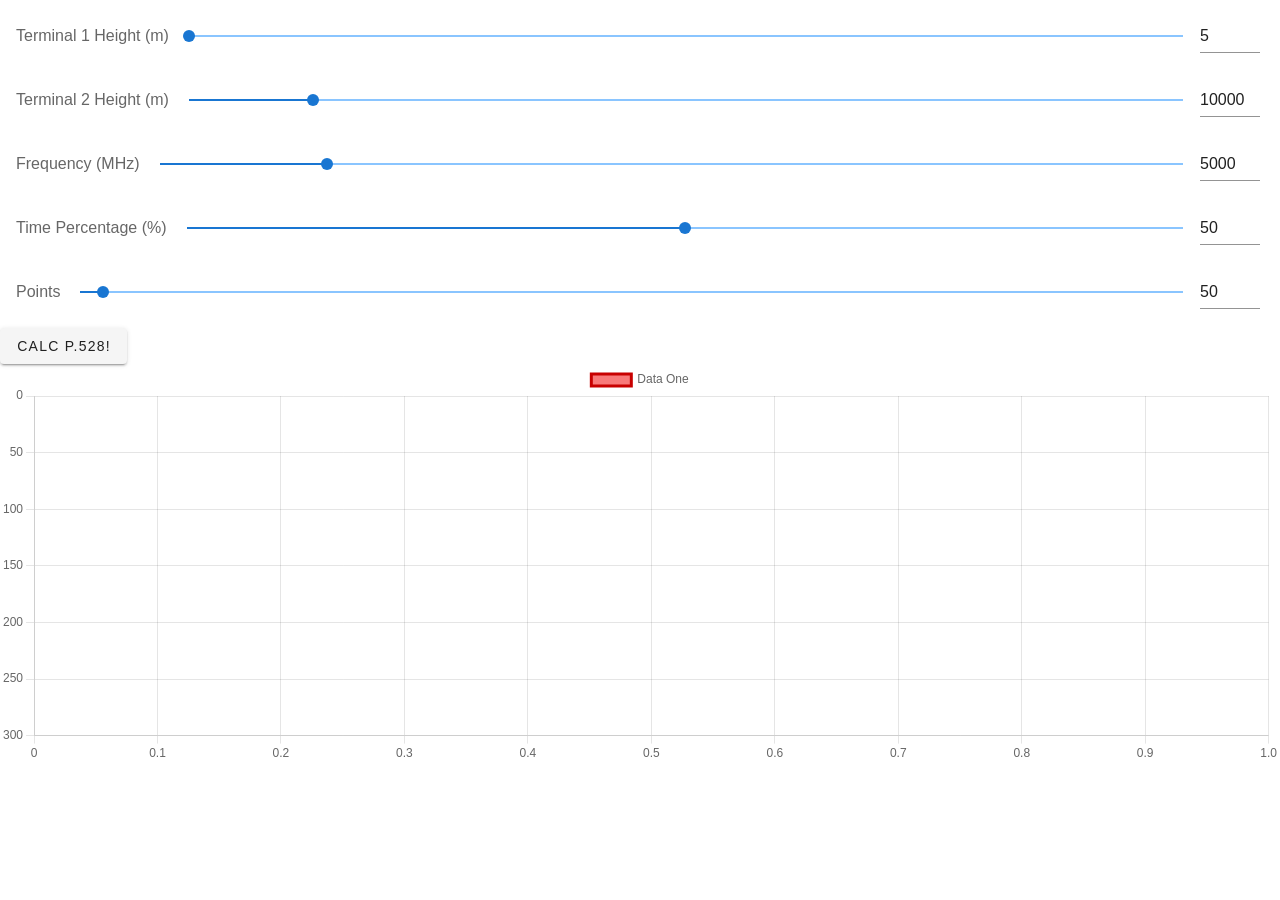
==== index.html @ fdc57cc6 "p528 gui" ====
<!doctype html><html lang="en"><head><meta charset="utf-8"><meta http-equiv="X-UA-Compatible" content="IE=edge"><meta name="viewport" content="width=device-width,initial-scale=1"><!--[if IE]><link rel="icon" href="/favicon.ico"><![endif]--><title>p528-gui</title><script defer="defer" type="module" src="/js/chunk-vendors.a019e93e.js"></script><script defer="defer" type="module" src="/js/app.68047f0a.js"></script><link href="/css/chunk-vendors.b4933c15.css" rel="stylesheet"><link rel="icon" type="image/svg+xml" href="/img/icons/favicon.svg"><link rel="icon" type="image/png" sizes="32x32" href="/img/icons/favicon-32x32.png"><link rel="icon" type="image/png" sizes="16x16" href="/img/icons/favicon-16x16.png"><link rel="manifest" href="/manifest.json"><meta name="theme-color" content="#4DBA87"><meta name="apple-mobile-web-app-capable" content="no"><meta name="apple-mobile-web-app-status-bar-style" content="default"><meta name="apple-mobile-web-app-title" content="p528-gui"><link rel="apple-touch-icon" href="/img/icons/apple-touch-icon-152x152.png"><link rel="mask-icon" href="/img/icons/safari-pinned-tab.svg" color="#4DBA87"><meta name="msapplication-TileImage" content="/img/icons/msapplication-icon-144x144.png"><meta name="msapplication-TileColor" content="#000000"><script defer="defer" src="/js/chunk-vendors-legacy.d4e14c62.js" nomodule></script><script defer="defer" src="/js/app-legacy.f5e93d7a.js" nomodule></script></head><body><noscript><strong>We're sorry but p528-gui doesn't work properly without JavaScript enabled. Please enable it to continue.</strong></noscript><div id="app"></div></body></html>
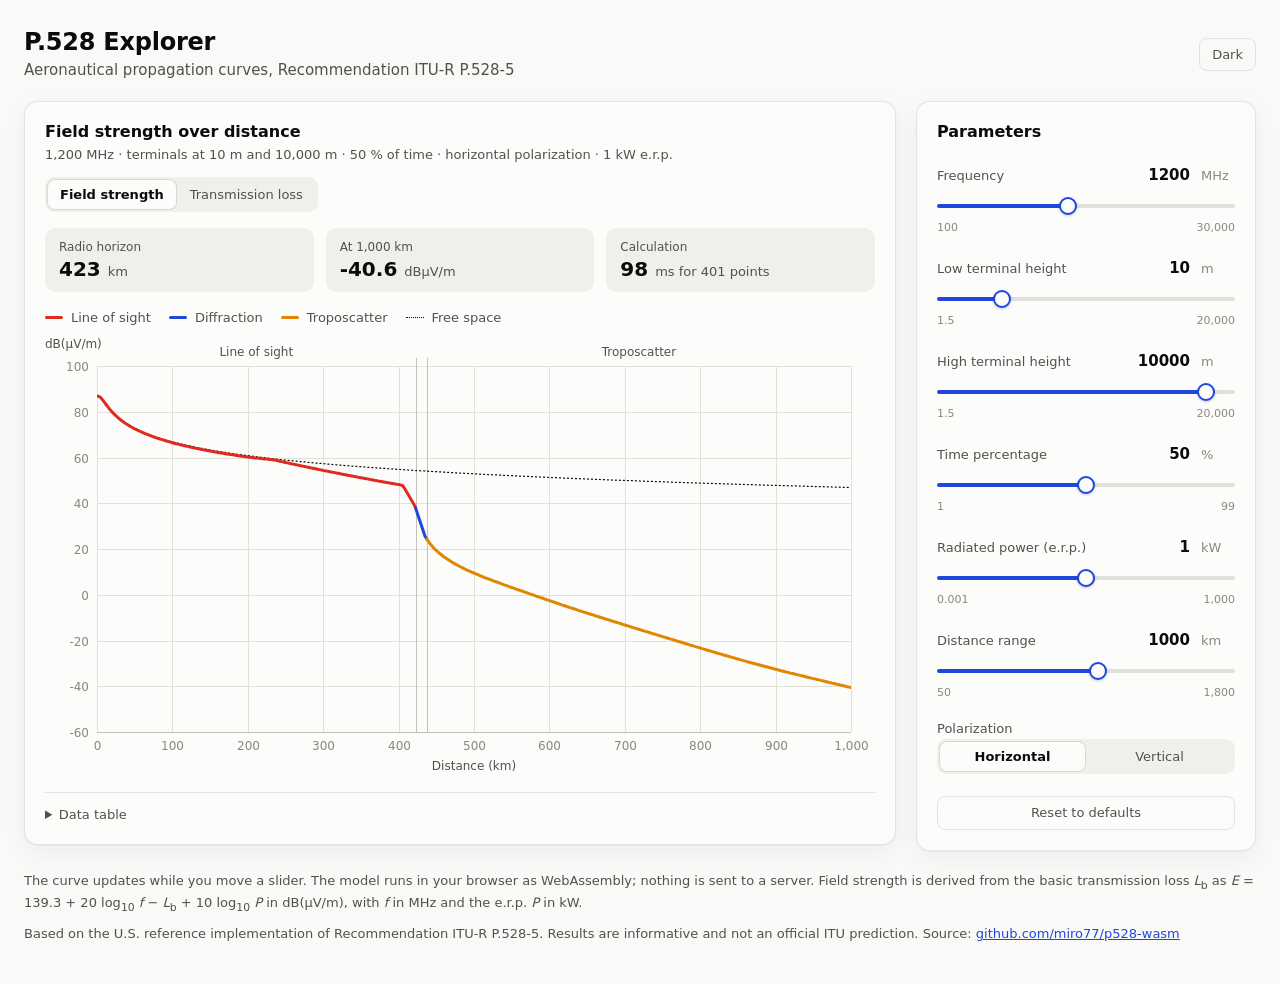
==== commit b949ef36: "Replace the P.528 page with a slider-driven explorer The start page is now a small static page witho" ====
--- a/index.html
+++ b/index.html
@@ -1 +1,141 @@
-<!doctype html><html lang="en"><head><meta charset="utf-8"><meta http-equiv="X-UA-Compatible" content="IE=edge"><meta name="viewport" content="width=device-width,initial-scale=1"><!--[if IE]><link rel="icon" href="/favicon.ico"><![endif]--><title>p528-gui</title><script defer="defer" type="module" src="/js/chunk-vendors.a019e93e.js"></script><script defer="defer" type="module" src="/js/app.68047f0a.js"></script><link href="/css/chunk-vendors.b4933c15.css" rel="stylesheet"><link rel="icon" type="image/svg+xml" href="/img/icons/favicon.svg"><link rel="icon" type="image/png" sizes="32x32" href="/img/icons/favicon-32x32.png"><link rel="icon" type="image/png" sizes="16x16" href="/img/icons/favicon-16x16.png"><link rel="manifest" href="/manifest.json"><meta name="theme-color" content="#4DBA87"><meta name="apple-mobile-web-app-capable" content="no"><meta name="apple-mobile-web-app-status-bar-style" content="default"><meta name="apple-mobile-web-app-title" content="p528-gui"><link rel="apple-touch-icon" href="/img/icons/apple-touch-icon-152x152.png"><link rel="mask-icon" href="/img/icons/safari-pinned-tab.svg" color="#4DBA87"><meta name="msapplication-TileImage" content="/img/icons/msapplication-icon-144x144.png"><meta name="msapplication-TileColor" content="#000000"><script defer="defer" src="/js/chunk-vendors-legacy.d4e14c62.js" nomodule></script><script defer="defer" src="/js/app-legacy.f5e93d7a.js" nomodule></script></head><body><noscript><strong>We're sorry but p528-gui doesn't work properly without JavaScript enabled. Please enable it to continue.</strong></noscript><div id="app"></div></body></html>+<!doctype html>
+<html lang="en">
+
+<head>
+    <meta charset="utf-8">
+    <meta name="viewport" content="width=device-width,initial-scale=1">
+    <title>P.528 Explorer</title>
+    <meta name="description"
+        content="Interactive field strength curves for aeronautical paths, computed in the browser with Recommendation ITU-R P.528-5.">
+    <meta name="color-scheme" content="light dark">
+    <link rel="icon" href="favicon.ico">
+    <link rel="stylesheet" href="assets/style.css">
+    <script>
+        // Apply a stored theme choice before the first paint.
+        try {
+            var storedTheme = localStorage.getItem('theme');
+            if (storedTheme === 'light' || storedTheme === 'dark')
+                document.documentElement.dataset.theme = storedTheme;
+        } catch (e) { /* storage unavailable, follow the system */ }
+
+        // The previous version of this site installed service workers. Remove
+        // them, the page no longer needs any.
+        if ('serviceWorker' in navigator) {
+            navigator.serviceWorker.getRegistrations().then(function (registrations) {
+                registrations.forEach(function (r) { r.unregister(); });
+            }).catch(function () { });
+        }
+    </script>
+</head>
+
+<body>
+    <header class="page-header">
+        <div class="page-title">
+            <h1>P.528 Explorer</h1>
+            <p>Aeronautical propagation curves, Recommendation ITU-R P.528-5</p>
+        </div>
+        <button type="button" class="ghost-button" id="theme-toggle" aria-label="Switch between light and dark theme">
+            <span id="theme-toggle-label">Dark</span>
+        </button>
+    </header>
+
+    <main class="layout">
+        <section class="card chart-card viz-root" aria-labelledby="chart-title">
+            <div class="chart-head">
+                <div>
+                    <h2 id="chart-title">Field strength over distance</h2>
+                    <p class="chart-subtitle" id="chart-subtitle"></p>
+                </div>
+                <div class="segmented" role="radiogroup" aria-label="Quantity shown">
+                    <label><input type="radio" name="quantity" value="e" checked><span>Field strength</span></label>
+                    <label><input type="radio" name="quantity" value="l"><span>Transmission loss</span></label>
+                </div>
+            </div>
+
+            <div class="stats" id="stats">
+                <div class="stat">
+                    <div class="stat-label">Radio horizon</div>
+                    <div class="stat-value" id="stat-horizon">–</div>
+                </div>
+                <div class="stat">
+                    <div class="stat-label" id="stat-end-label">At range end</div>
+                    <div class="stat-value" id="stat-end">–</div>
+                </div>
+                <div class="stat">
+                    <div class="stat-label">Calculation</div>
+                    <div class="stat-value" id="stat-time">–</div>
+                </div>
+            </div>
+
+            <div class="legend" aria-hidden="true">
+                <span class="legend-item"><span class="line-key key-los"></span>Line of sight</span>
+                <span class="legend-item"><span class="line-key key-diffraction"></span>Diffraction</span>
+                <span class="legend-item"><span class="line-key key-troposcatter"></span>Troposcatter</span>
+                <span class="legend-item"><span class="line-key key-free-space"></span>Free space</span>
+            </div>
+
+            <div class="chart-wrap" id="chart-wrap">
+                <svg id="chart" role="img" tabindex="0" aria-labelledby="chart-title chart-subtitle"></svg>
+                <div class="tooltip" id="tooltip" hidden></div>
+                <div class="chart-message" id="chart-message">Loading the model…</div>
+            </div>
+
+            <p class="notice" id="notice" hidden></p>
+
+            <details class="table-view">
+                <summary>Data table</summary>
+                <div class="table-actions">
+                    <button type="button" class="ghost-button" id="download-csv">Download CSV (all points)</button>
+                </div>
+                <div class="table-scroll">
+                    <table id="data-table">
+                        <thead>
+                            <tr>
+                                <th scope="col">Distance (km)</th>
+                                <th scope="col">Field strength (dBµV/m)</th>
+                                <th scope="col">Transmission loss (dB)</th>
+                                <th scope="col">Free space loss (dB)</th>
+                                <th scope="col">Absorption (dB)</th>
+                                <th scope="col">Mode</th>
+                            </tr>
+                        </thead>
+                        <tbody></tbody>
+                    </table>
+                </div>
+            </details>
+        </section>
+
+        <aside class="card controls" aria-label="Parameters">
+            <h2>Parameters</h2>
+            <div id="sliders"></div>
+
+            <div class="control">
+                <div class="control-head"><span class="control-label">Polarization</span></div>
+                <div class="segmented wide" role="radiogroup" aria-label="Polarization">
+                    <label><input type="radio" name="pol" value="0" checked><span>Horizontal</span></label>
+                    <label><input type="radio" name="pol" value="1"><span>Vertical</span></label>
+                </div>
+            </div>
+
+            <button type="button" class="ghost-button reset" id="reset">Reset to defaults</button>
+        </aside>
+    </main>
+
+    <footer class="page-footer">
+        <p>
+            The curve updates while you move a slider. The model runs in your browser as WebAssembly;
+            nothing is sent to a server. Field strength is derived from the basic transmission loss
+            <i>L</i><sub>b</sub> as <i>E</i> = 139.3 + 20 log<sub>10</sub> <i>f</i> − <i>L</i><sub>b</sub> + 10 log<sub>10</sub> <i>P</i>
+            in dB(µV/m), with <i>f</i> in MHz and the e.r.p. <i>P</i> in kW.
+        </p>
+        <p>
+            Based on the U.S. reference implementation of Recommendation ITU-R P.528-5.
+            Results are informative and not an official ITU prediction.
+            Source: <a href="https://github.com/miro77/p528-wasm">github.com/miro77/p528-wasm</a>
+        </p>
+    </footer>
+
+    <script src="assets/app.js"></script>
+</body>
+
+</html>
--- a/assets/style.css
+++ b/assets/style.css
@@ -0,0 +1,724 @@
+/* P.528 Explorer */
+
+:root {
+    color-scheme: light;
+    --page: #f9f9f7;
+    --surface-1: #fcfcfb;
+    --surface-2: #f0efec;
+    --text-primary: #0b0b0b;
+    --text-secondary: #52514e;
+    --text-muted: #898781;
+    --grid: #e1e0d9;
+    --axis: #c3c2b7;
+    --border: rgba(11, 11, 11, 0.10);
+    --mode-los: #e02a1f;
+    --mode-diffraction: #1f47e0;
+    --mode-troposcatter: #e08600;
+    --free-space: #0b0b0b;
+    --accent: #1f47e0;
+    --accent-ink: #ffffff;
+    --band: rgba(11, 11, 11, 0.035);
+    --warning: #fab219;
+    --shadow: 0 1px 2px rgba(11, 11, 11, 0.04), 0 8px 24px rgba(11, 11, 11, 0.05);
+}
+
+@media (prefers-color-scheme: dark) {
+    :root:not([data-theme="light"]) {
+        color-scheme: dark;
+        --page: #0d0d0d;
+        --surface-1: #1a1a19;
+        --surface-2: #262624;
+        --text-primary: #f0efec;
+        --text-secondary: #c3c2b7;
+        --text-muted: #898781;
+        --grid: #2c2c2a;
+        --axis: #383835;
+        --border: rgba(255, 255, 255, 0.10);
+        --mode-los: #e04a55;
+        --mode-diffraction: #4f86f7;
+        --mode-troposcatter: #c98500;
+        --free-space: #f0efec;
+        --accent: #4f86f7;
+        --accent-ink: #ffffff;
+        --band: rgba(255, 255, 255, 0.04);
+        --shadow: none;
+    }
+}
+
+:root[data-theme="dark"] {
+    color-scheme: dark;
+    --page: #0d0d0d;
+    --surface-1: #1a1a19;
+    --surface-2: #262624;
+    --text-primary: #f0efec;
+    --text-secondary: #c3c2b7;
+    --text-muted: #898781;
+    --grid: #2c2c2a;
+    --axis: #383835;
+    --border: rgba(255, 255, 255, 0.10);
+    --mode-los: #e04a55;
+    --mode-diffraction: #4f86f7;
+    --mode-troposcatter: #c98500;
+    --free-space: #f0efec;
+    --accent: #4f86f7;
+    --accent-ink: #ffffff;
+    --band: rgba(255, 255, 255, 0.04);
+    --shadow: none;
+}
+
+* {
+    box-sizing: border-box;
+}
+
+html {
+    -webkit-text-size-adjust: 100%;
+}
+
+body {
+    margin: 0;
+    background: var(--page);
+    color: var(--text-primary);
+    font: 15px/1.5 system-ui, -apple-system, "Segoe UI", sans-serif;
+}
+
+h1,
+h2,
+p {
+    margin: 0;
+}
+
+a {
+    color: var(--accent);
+}
+
+/* ---------- page frame ---------- */
+
+.page-header,
+.layout,
+.page-footer {
+    max-width: 1280px;
+    margin: 0 auto;
+    padding-left: 24px;
+    padding-right: 24px;
+}
+
+.page-header {
+    display: flex;
+    align-items: center;
+    justify-content: space-between;
+    gap: 16px;
+    padding-top: 28px;
+    padding-bottom: 20px;
+}
+
+.page-title h1 {
+    font-size: 24px;
+    font-weight: 650;
+    letter-spacing: -0.01em;
+    line-height: 1.2;
+}
+
+.page-title p {
+    color: var(--text-secondary);
+    margin-top: 2px;
+}
+
+.layout {
+    display: grid;
+    grid-template-columns: minmax(0, 1fr) 340px;
+    gap: 20px;
+    align-items: start;
+}
+
+.card {
+    background: var(--surface-1);
+    border: 1px solid var(--border);
+    border-radius: 14px;
+    box-shadow: var(--shadow);
+    padding: 20px;
+    min-width: 0;
+}
+
+.card h2 {
+    font-size: 16px;
+    font-weight: 600;
+    line-height: 1.3;
+}
+
+.page-footer {
+    padding-top: 20px;
+    padding-bottom: 40px;
+    color: var(--text-secondary);
+    font-size: 13px;
+}
+
+.page-footer p + p {
+    margin-top: 8px;
+}
+
+/* ---------- buttons and segmented controls ---------- */
+
+.ghost-button {
+    font: inherit;
+    font-size: 13px;
+    color: var(--text-secondary);
+    background: transparent;
+    border: 1px solid var(--border);
+    border-radius: 8px;
+    padding: 6px 12px;
+    cursor: pointer;
+}
+
+.ghost-button:hover {
+    background: var(--surface-2);
+    color: var(--text-primary);
+}
+
+.segmented {
+    display: inline-flex;
+    background: var(--surface-2);
+    border-radius: 9px;
+    padding: 3px;
+    gap: 2px;
+}
+
+.segmented.wide {
+    display: flex;
+}
+
+.segmented label {
+    flex: 1;
+    cursor: pointer;
+}
+
+.segmented input {
+    position: absolute;
+    opacity: 0;
+    pointer-events: none;
+}
+
+.segmented span {
+    display: block;
+    text-align: center;
+    white-space: nowrap;
+    font-size: 13px;
+    color: var(--text-secondary);
+    padding: 5px 12px;
+    border-radius: 7px;
+}
+
+.segmented input:checked + span {
+    background: var(--surface-1);
+    color: var(--text-primary);
+    font-weight: 600;
+    box-shadow: 0 0 0 1px var(--border);
+}
+
+.segmented input:focus-visible + span,
+.ghost-button:focus-visible,
+input:focus-visible,
+#chart:focus-visible,
+summary:focus-visible {
+    outline: 2px solid var(--accent);
+    outline-offset: 2px;
+}
+
+/* ---------- chart card ---------- */
+
+.chart-head {
+    display: flex;
+    flex-wrap: wrap;
+    align-items: flex-start;
+    justify-content: space-between;
+    gap: 12px;
+}
+
+.chart-subtitle {
+    color: var(--text-secondary);
+    font-size: 13px;
+    margin-top: 2px;
+}
+
+.stats {
+    display: grid;
+    grid-template-columns: repeat(3, minmax(0, 1fr));
+    gap: 12px;
+    margin-top: 16px;
+}
+
+.stat {
+    background: var(--surface-2);
+    border-radius: 10px;
+    padding: 10px 14px;
+    min-width: 0;
+}
+
+.stat-label {
+    color: var(--text-secondary);
+    font-size: 12px;
+}
+
+.stat-value {
+    font-size: 20px;
+    font-weight: 600;
+    line-height: 1.3;
+    white-space: nowrap;
+    overflow: hidden;
+    text-overflow: ellipsis;
+}
+
+.stat-value small {
+    font-size: 13px;
+    font-weight: 400;
+    color: var(--text-secondary);
+}
+
+.legend {
+    display: flex;
+    flex-wrap: wrap;
+    gap: 6px 18px;
+    margin-top: 16px;
+    color: var(--text-secondary);
+    font-size: 13px;
+}
+
+.legend-item {
+    display: inline-flex;
+    align-items: center;
+    gap: 8px;
+}
+
+.line-key {
+    display: inline-block;
+    width: 18px;
+    height: 3px;
+    border-radius: 2px;
+}
+
+.key-los {
+    background: var(--mode-los);
+}
+
+.key-diffraction {
+    background: var(--mode-diffraction);
+}
+
+.key-troposcatter {
+    background: var(--mode-troposcatter);
+}
+
+.key-free-space {
+    height: 0;
+    border-radius: 0;
+    border-top: 1.5px dotted var(--free-space);
+}
+
+.chart-wrap {
+    position: relative;
+    margin-top: 8px;
+}
+
+#chart {
+    display: block;
+    width: 100%;
+    height: 440px;
+    border-radius: 6px;
+    touch-action: pan-y;
+    transition: opacity 0.15s;
+}
+
+#chart.stale {
+    opacity: 0.55;
+}
+
+#chart text {
+    font: 12px system-ui, -apple-system, "Segoe UI", sans-serif;
+    fill: var(--text-muted);
+    font-variant-numeric: tabular-nums;
+}
+
+#chart .axis-title {
+    fill: var(--text-secondary);
+}
+
+#chart .direct-label {
+    fill: var(--text-secondary);
+    font-weight: 600;
+}
+
+#chart .band-label {
+    fill: var(--text-secondary);
+}
+
+#chart .grid {
+    stroke: var(--grid);
+    stroke-width: 1;
+}
+
+#chart .axis-line {
+    stroke: var(--axis);
+    stroke-width: 1;
+}
+
+#chart .band-edge {
+    stroke: var(--axis);
+    stroke-width: 1;
+}
+
+#chart .series {
+    fill: none;
+    stroke-width: 3;
+    stroke-linejoin: round;
+    stroke-linecap: round;
+}
+
+#chart .series-los {
+    stroke: var(--mode-los);
+}
+
+#chart .series-diffraction {
+    stroke: var(--mode-diffraction);
+}
+
+#chart .series-troposcatter {
+    stroke: var(--mode-troposcatter);
+}
+
+#chart .series-free-space {
+    stroke: var(--free-space);
+    stroke-width: 1.25;
+    stroke-dasharray: 1 3;
+}
+
+#chart .crosshair {
+    stroke: var(--text-muted);
+    stroke-width: 1;
+}
+
+#chart .dot {
+    stroke: var(--surface-1);
+    stroke-width: 2;
+}
+
+#chart .dot-los {
+    fill: var(--mode-los);
+}
+
+#chart .dot-diffraction {
+    fill: var(--mode-diffraction);
+}
+
+#chart .dot-troposcatter {
+    fill: var(--mode-troposcatter);
+}
+
+#chart .dot-free-space {
+    fill: var(--free-space);
+}
+
+.chart-message {
+    position: absolute;
+    inset: 0;
+    display: flex;
+    align-items: center;
+    justify-content: center;
+    text-align: center;
+    padding: 24px;
+    color: var(--text-secondary);
+    pointer-events: none;
+}
+
+.chart-message[hidden] {
+    display: none;
+}
+
+.tooltip {
+    position: absolute;
+    top: 0;
+    left: 0;
+    z-index: 2;
+    min-width: 190px;
+    background: var(--surface-1);
+    border: 1px solid var(--border);
+    border-radius: 10px;
+    box-shadow: 0 6px 20px rgba(11, 11, 11, 0.14);
+    padding: 10px 12px;
+    font-size: 13px;
+    pointer-events: none;
+}
+
+.tooltip-title {
+    color: var(--text-secondary);
+    margin-bottom: 6px;
+}
+
+.tooltip-row {
+    display: flex;
+    align-items: center;
+    gap: 8px;
+    white-space: nowrap;
+}
+
+.tooltip-row strong {
+    font-weight: 600;
+    font-variant-numeric: tabular-nums;
+}
+
+.tooltip-row span.name {
+    color: var(--text-secondary);
+}
+
+.tooltip-extra {
+    border-top: 1px solid var(--border);
+    margin-top: 6px;
+    padding-top: 6px;
+    color: var(--text-secondary);
+}
+
+.notice {
+    margin-top: 12px;
+    padding: 8px 12px;
+    border-radius: 8px;
+    border-left: 3px solid var(--warning);
+    background: var(--surface-2);
+    color: var(--text-secondary);
+    font-size: 13px;
+}
+
+/* ---------- table view ---------- */
+
+.table-view {
+    margin-top: 16px;
+    border-top: 1px solid var(--border);
+    padding-top: 12px;
+}
+
+.table-view summary {
+    cursor: pointer;
+    color: var(--text-secondary);
+    font-size: 13px;
+    border-radius: 4px;
+}
+
+.table-actions {
+    margin: 12px 0;
+}
+
+.table-scroll {
+    max-height: 320px;
+    overflow: auto;
+    border: 1px solid var(--border);
+    border-radius: 8px;
+}
+
+table {
+    width: 100%;
+    border-collapse: collapse;
+    font-size: 13px;
+    font-variant-numeric: tabular-nums;
+}
+
+th,
+td {
+    text-align: right;
+    padding: 6px 12px;
+    white-space: nowrap;
+    border-bottom: 1px solid var(--border);
+}
+
+th:last-child,
+td:last-child {
+    text-align: left;
+}
+
+thead th {
+    position: sticky;
+    top: 0;
+    background: var(--surface-2);
+    color: var(--text-secondary);
+    font-weight: 600;
+}
+
+tbody tr:last-child td {
+    border-bottom: 0;
+}
+
+/* ---------- parameter controls ---------- */
+
+.controls {
+    position: sticky;
+    top: 16px;
+}
+
+.control {
+    margin-top: 18px;
+}
+
+.control-head {
+    display: flex;
+    align-items: baseline;
+    justify-content: space-between;
+    gap: 12px;
+}
+
+.control-label {
+    font-size: 13px;
+    color: var(--text-secondary);
+}
+
+.control-value {
+    display: inline-flex;
+    align-items: baseline;
+    gap: 4px;
+}
+
+.control-value input {
+    width: 84px;
+    font: inherit;
+    font-weight: 600;
+    font-variant-numeric: tabular-nums;
+    text-align: right;
+    color: var(--text-primary);
+    background: transparent;
+    border: 1px solid transparent;
+    border-radius: 6px;
+    padding: 2px 6px;
+    -moz-appearance: textfield;
+    appearance: textfield;
+}
+
+.control-value input::-webkit-outer-spin-button,
+.control-value input::-webkit-inner-spin-button {
+    -webkit-appearance: none;
+    margin: 0;
+}
+
+.control-value input:hover,
+.control-value input:focus {
+    border-color: var(--border);
+    background: var(--surface-2);
+}
+
+.control-unit {
+    width: 34px;
+    font-size: 13px;
+    color: var(--text-muted);
+}
+
+.control[data-disabled="true"] {
+    opacity: 0.45;
+}
+
+.control-scale {
+    display: flex;
+    justify-content: space-between;
+    font-size: 11px;
+    color: var(--text-muted);
+    margin-top: 2px;
+}
+
+input[type="range"] {
+    --pos: 50%;
+    -webkit-appearance: none;
+    appearance: none;
+    display: block;
+    width: 100%;
+    height: 24px;
+    margin: 4px 0 0;
+    background: transparent;
+    cursor: pointer;
+}
+
+input[type="range"]::-webkit-slider-runnable-track {
+    height: 4px;
+    border-radius: 2px;
+    background: linear-gradient(to right, var(--accent) var(--pos), var(--grid) var(--pos));
+}
+
+input[type="range"]::-moz-range-track {
+    height: 4px;
+    border-radius: 2px;
+    background: var(--grid);
+}
+
+input[type="range"]::-moz-range-progress {
+    height: 4px;
+    border-radius: 2px;
+    background: var(--accent);
+}
+
+input[type="range"]::-webkit-slider-thumb {
+    -webkit-appearance: none;
+    appearance: none;
+    width: 18px;
+    height: 18px;
+    margin-top: -7px;
+    border-radius: 50%;
+    background: var(--surface-1);
+    border: 2px solid var(--accent);
+    box-shadow: 0 1px 3px rgba(11, 11, 11, 0.2);
+}
+
+input[type="range"]::-moz-range-thumb {
+    width: 14px;
+    height: 14px;
+    border-radius: 50%;
+    background: var(--surface-1);
+    border: 2px solid var(--accent);
+    box-shadow: 0 1px 3px rgba(11, 11, 11, 0.2);
+}
+
+.reset {
+    width: 100%;
+    margin-top: 22px;
+}
+
+/* ---------- narrow screens ---------- */
+
+@media (max-width: 900px) {
+    .layout {
+        grid-template-columns: minmax(0, 1fr);
+    }
+
+    .controls {
+        position: static;
+    }
+}
+
+@media (max-width: 560px) {
+
+    .page-header,
+    .layout,
+    .page-footer {
+        padding-left: 16px;
+        padding-right: 16px;
+    }
+
+    .card {
+        padding: 16px;
+    }
+
+    #chart {
+        height: 340px;
+    }
+
+    .stats {
+        gap: 8px;
+    }
+
+    .stat {
+        padding: 8px 10px;
+    }
+
+    .stat-value {
+        font-size: 16px;
+    }
+
+    /* the unit moves below the value instead of being cut off */
+    .stat-value small {
+        display: block;
+        font-size: 12px;
+        white-space: normal;
+        line-height: 1.3;
+    }
+}
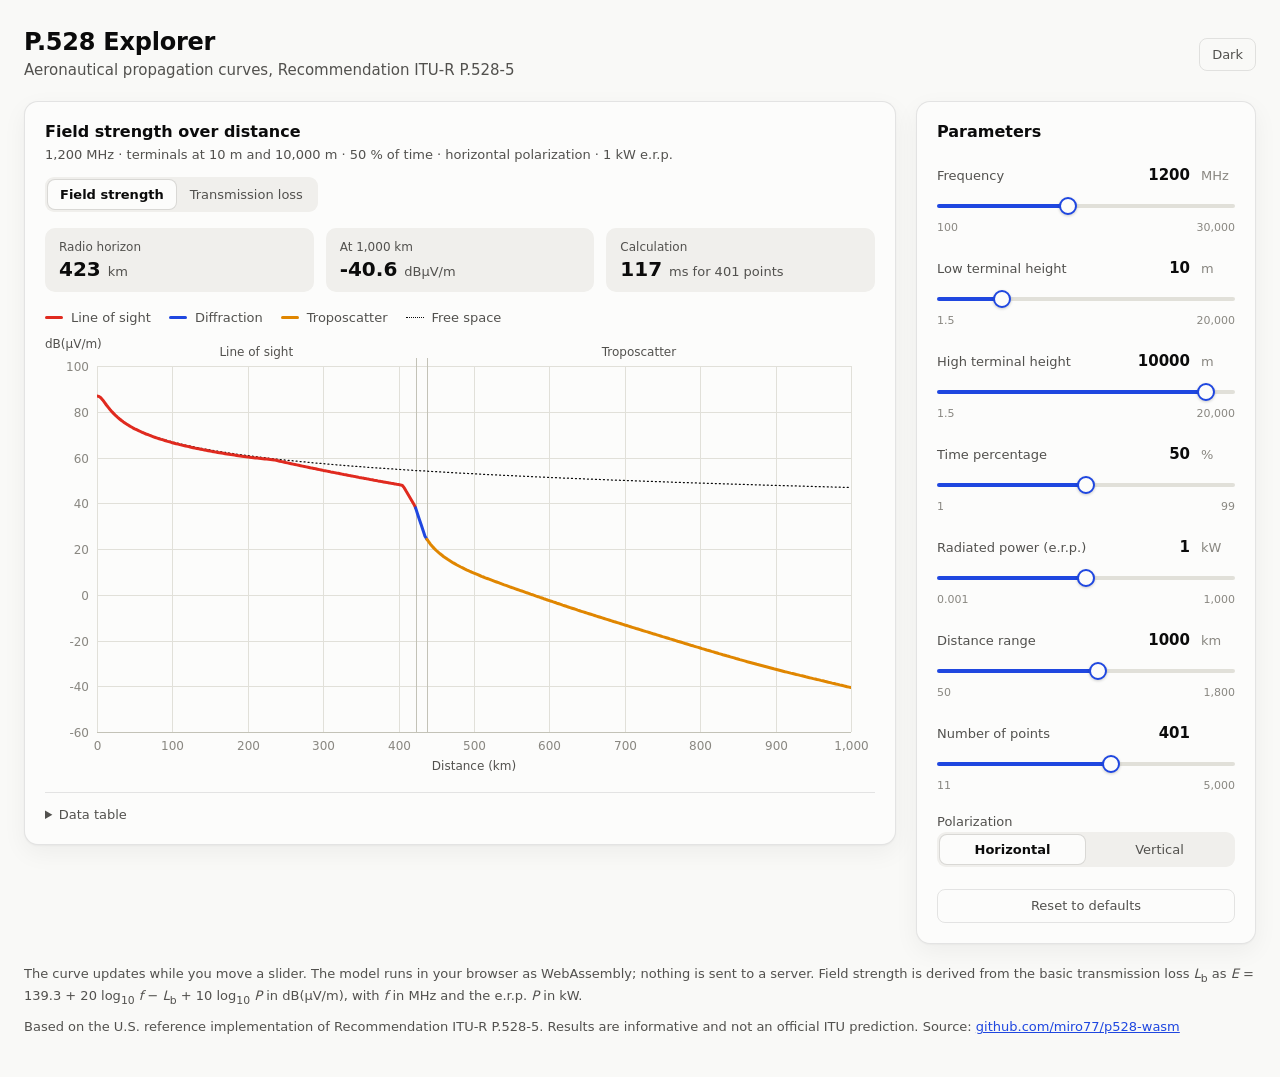
==== commit 1f0fd952: "P.528 explorer: make the number of points adjustable Adds a "Number of points" slider (11 to 5000, d" ====
--- a/index.html
+++ b/index.html
@@ -9,7 +9,7 @@
         content="Interactive field strength curves for aeronautical paths, computed in the browser with Recommendation ITU-R P.528-5.">
     <meta name="color-scheme" content="light dark">
     <link rel="icon" href="favicon.ico">
-    <link rel="stylesheet" href="assets/style.css">
+    <link rel="stylesheet" href="assets/style.css?v=2">
     <script>
         // Apply a stored theme choice before the first paint.
         try {
@@ -135,7 +135,7 @@
         </p>
     </footer>
 
-    <script src="assets/app.js"></script>
+    <script src="assets/app.js?v=2"></script>
 </body>
 
 </html>
